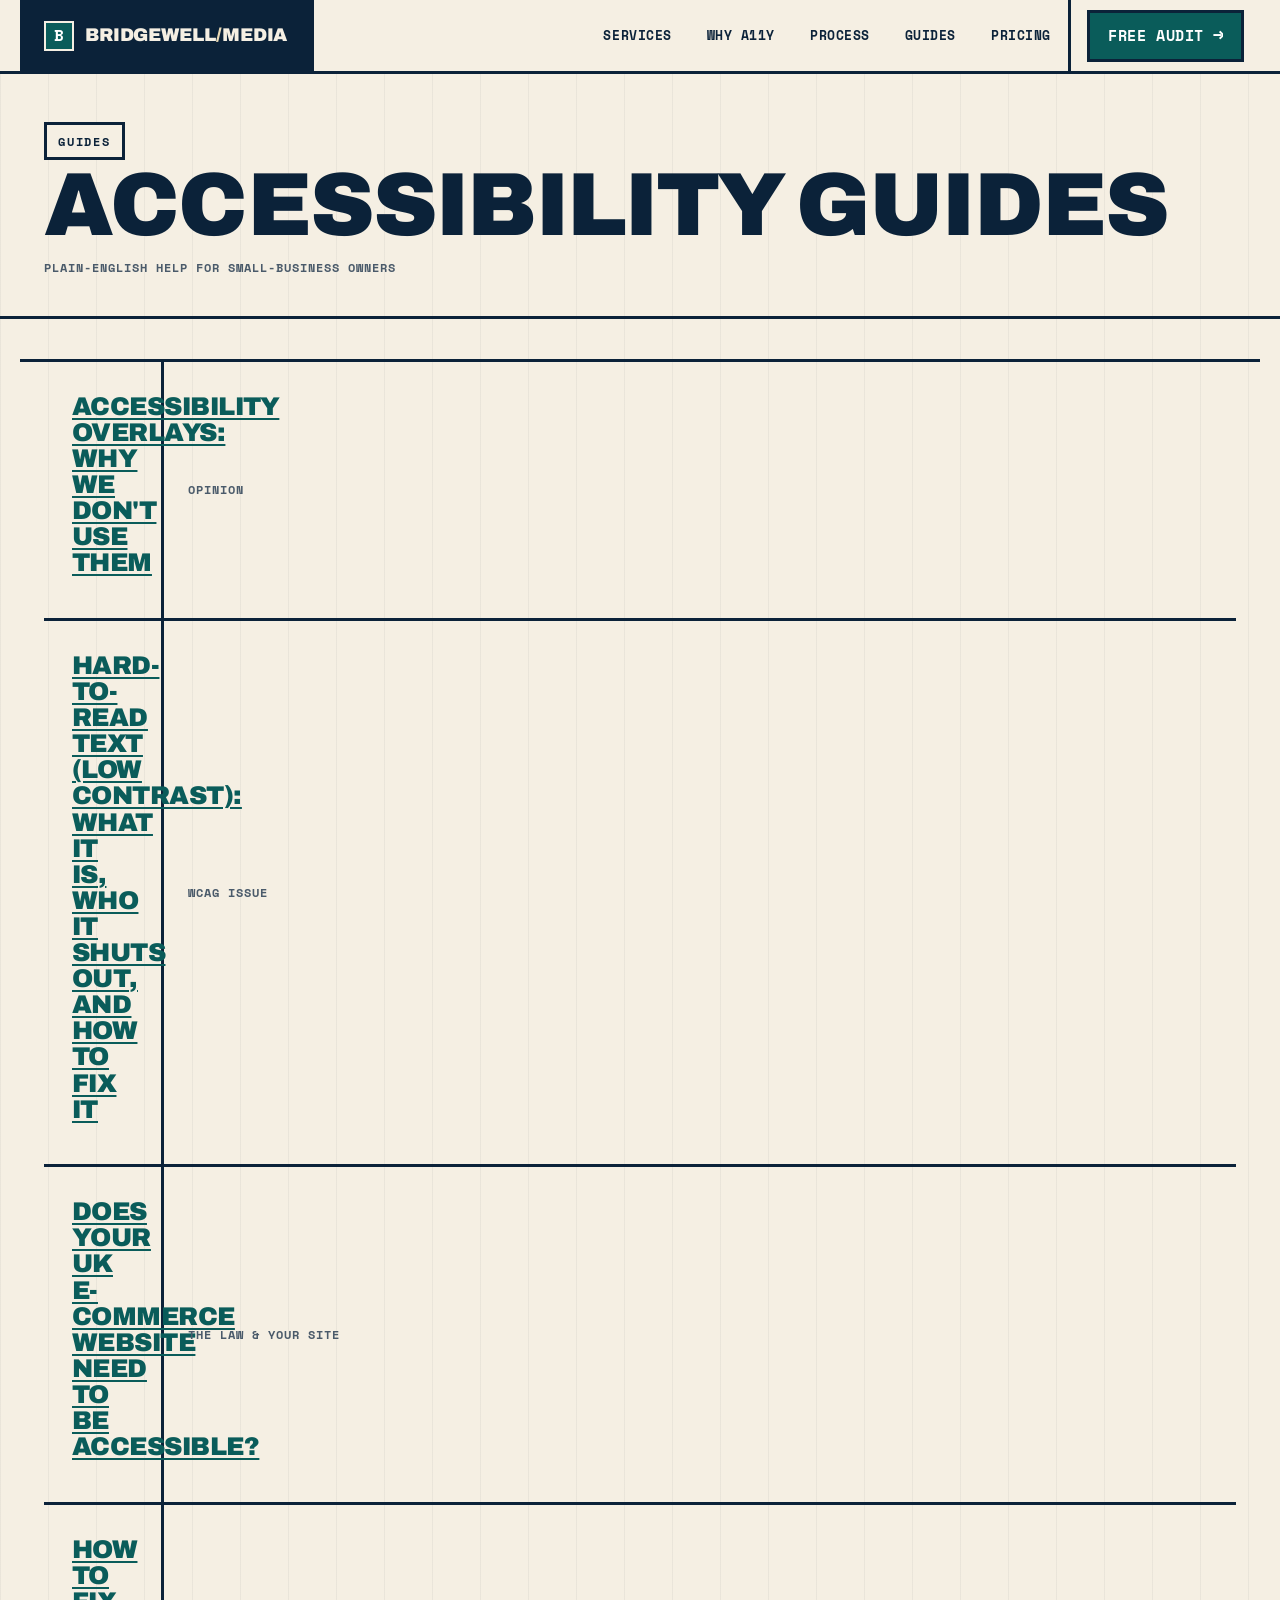
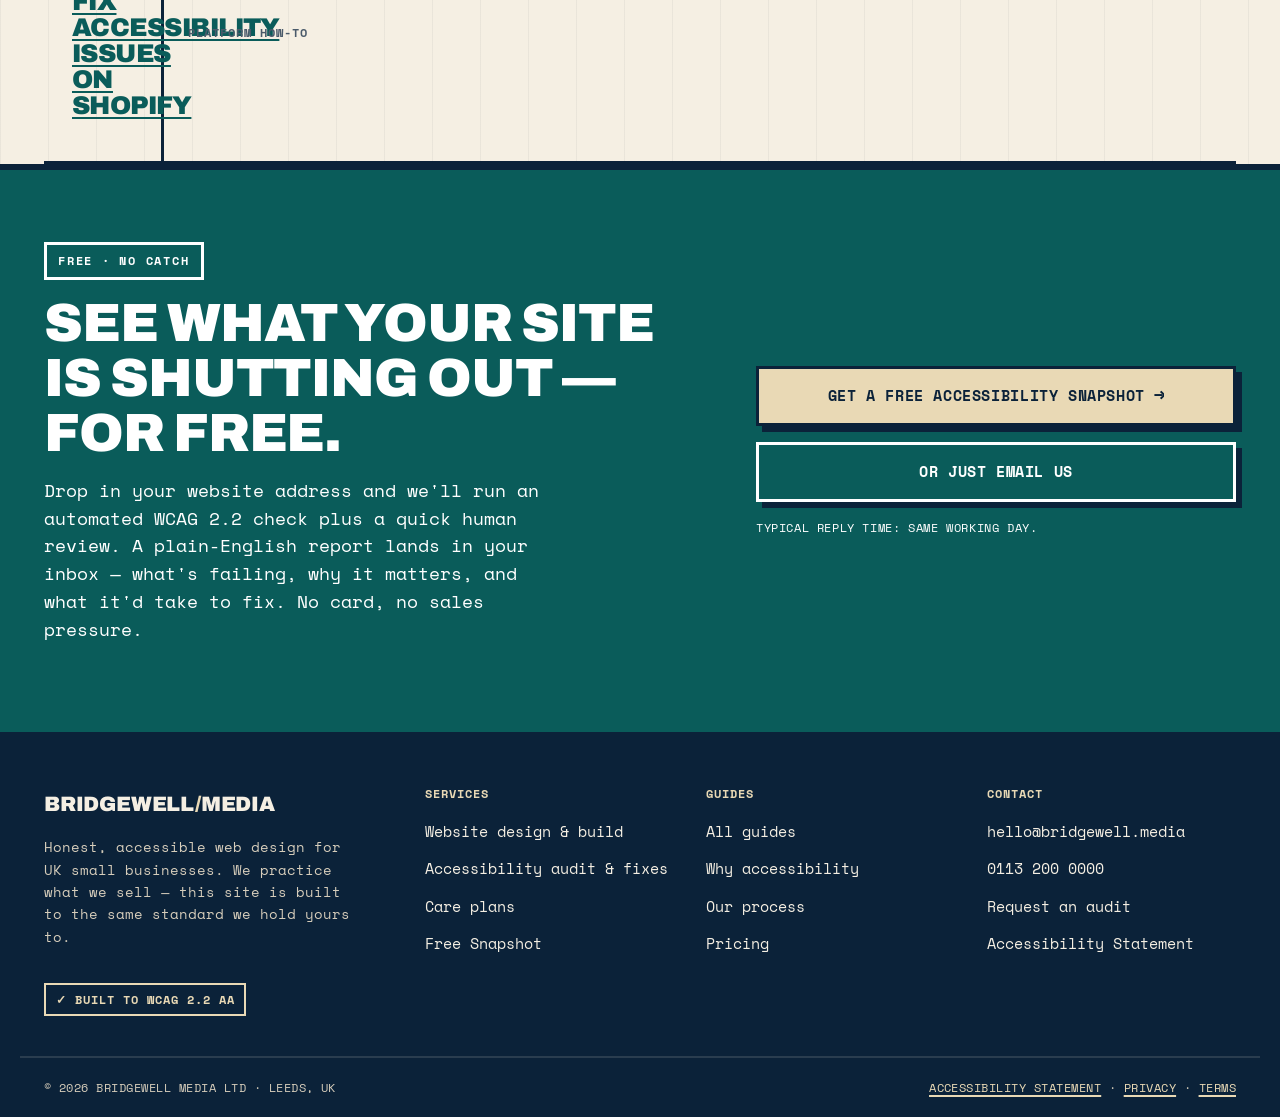
==== articles/index.html @ eeef3bc3 "Publish SEO pilot: 4 accessibility guides + guides index, sitemap, homepage schema" ====
<!DOCTYPE html>
<html lang="en-GB">
<head>
<meta charset="UTF-8">
<meta name="viewport" content="width=device-width, initial-scale=1.0">
<title>Accessibility guides — Bridgewell Media</title>
<meta name="description" content="Plain-English guides to web accessibility for UK small businesses: WCAG issues, platform how-tos, and the law — from Bridgewell Media. A free Accessibility">
<link rel="canonical" href="https://bridgewellmedia.com/articles/index.html">
<link rel="preconnect" href="https://fonts.googleapis.com">
<link rel="preconnect" href="https://fonts.gstatic.com" crossorigin>
<link href="https://fonts.googleapis.com/css2?family=Archivo:wght@700;900&family=Space+Mono:wght@400;700&display=swap" rel="stylesheet">
<link rel="stylesheet" href="/articles/articles.css">

</head>
<body>
<a class="skip" href="#main">Skip to main content</a>
<header class="topbar">
  <div class="topbar__inner">
    <a class="brand" href="/" aria-label="Bridgewell Media — home">
      <span class="brand__mark" aria-hidden="true">B</span>
      <span class="brand__name">Bridgewell<span>/</span>Media</span>
    </a>
    <nav class="nav" aria-label="Primary">
      <ul class="nav__links">
        <li><a href="/#services">Services</a></li>
        <li><a href="/#why">Why a11y</a></li>
        <li><a href="/#how">Process</a></li>
        <li><a href="/articles/">Guides</a></li>
        <li><a href="/#pricing">Pricing</a></li>
      </ul>
      <div class="nav__cta">
        <a class="btn btn--blue" href="/#snapshot">Free audit <span class="arrow" aria-hidden="true">&#8594;</span></a>
      </div>
    </nav>
  </div>
</header>
<main id="main">
<section class="band" style="padding:3rem 0 1rem;">
  <div class="wrap">
    <span class="eyebrow">Guides</span>
    <h1>Accessibility guides</h1>
    <p class="article__meta mono">Plain-English help for small-business owners</p>
  </div>
</section>
<section class="band"><div class="svc-list wrap" style="padding:0 24px;">
    <article class="svc">
      <div class="svc__body"><h3><a href="/articles/accessibility-overlays-why-we-dont-use-them.html">Accessibility overlays: why we don&#x27;t use them</a></h3></div>
      <div class="svc__meta"><span class="mono">Opinion</span></div>
    </article>
    <article class="svc">
      <div class="svc__body"><h3><a href="/articles/colour-contrast.html">Hard-to-read text (low contrast): what it is, who it shuts out, and how to fix it</a></h3></div>
      <div class="svc__meta"><span class="mono">WCAG issue</span></div>
    </article>
    <article class="svc">
      <div class="svc__body"><h3><a href="/articles/does-your-e-commerce-site-need-to-be-accessible-uk.html">Does your UK e-commerce website need to be accessible?</a></h3></div>
      <div class="svc__meta"><span class="mono">The law &amp; your site</span></div>
    </article>
    <article class="svc">
      <div class="svc__body"><h3><a href="/articles/how-to-fix-accessibility-on-shopify.html">How to Fix Accessibility Issues on Shopify</a></h3></div>
      <div class="svc__meta"><span class="mono">Platform how-to</span></div>
    </article>
</div></section>
<section class="finalcta" aria-labelledby="final-h">
  <div class="finalcta__inner wrap" style="padding-left:24px;padding-right:24px;max-width:1240px;">
    <div>
      <span class="eyebrow" style="background:var(--teal);color:#FFFFFF;border-color:#FFFFFF;">Free &middot; No catch</span>
      <h2 id="final-h" style="margin-top:1rem;">See what your site is shutting out — for free.</h2>
      <p>Drop in your website address and we'll run an automated WCAG 2.2 check plus a quick human review. A plain-English report lands in your inbox — what's failing, why it matters, and what it'd take to fix. No card, no sales pressure.</p>
    </div>
    <div class="finalcta__act">
      <a class="btn btn--sun" href="/#snapshot">Get a free Accessibility Snapshot <span class="arrow" aria-hidden="true">&#8594;</span></a>
      <a class="btn btn--ghost" href="mailto:hello@bridgewell.media" style="border-color:#FFFFFF;color:#FFFFFF;background:transparent;">Or just email us</a>
      <span class="finalcta__note">Typical reply time: same working day.</span>
    </div>
  </div>
</section>
</main>
<footer aria-labelledby="foot-h">
  <h2 id="foot-h" class="skip">Footer</h2>
  <div class="foot__grid wrap" style="padding-left:24px;padding-right:24px;max-width:1240px;">
    <div class="foot__brand">
      <span class="brand__name" style="font-family:'Archivo';font-weight:900;text-transform:uppercase;font-size:1.3rem;">Bridgewell<span>/</span>Media</span>
      <p>Honest, accessible web design for UK small businesses. We practice what we sell — this site is built to the same standard we hold yours to.</p>
      <span class="a11y-badge mono" style="margin-top:1.2rem;"><span aria-hidden="true">&#10003;</span> Built to WCAG 2.2 AA</span>
    </div>
    <div class="foot__col">
      <h4>Services</h4>
      <ul>
        <li><a href="/#services">Website design &amp; build</a></li>
        <li><a href="/#services">Accessibility audit &amp; fixes</a></li>
        <li><a href="/#services">Care plans</a></li>
        <li><a href="/#snapshot">Free Snapshot</a></li>
      </ul>
    </div>
    <div class="foot__col">
      <h4>Guides</h4>
      <ul>
        <li><a href="/articles/">All guides</a></li>
        <li><a href="/#why">Why accessibility</a></li>
        <li><a href="/#how">Our process</a></li>
        <li><a href="/#pricing">Pricing</a></li>
      </ul>
    </div>
    <div class="foot__col">
      <h4>Contact</h4>
      <ul>
        <li><a href="mailto:hello@bridgewell.media">hello@bridgewell.media</a></li>
        <li><a href="tel:+441132000000">0113 200 0000</a></li>
        <li><a href="/#snapshot">Request an audit</a></li>
        <li><a href="/#accessibility-statement">Accessibility Statement</a></li>
      </ul>
    </div>
  </div>
  <div class="foot__bar wrap" style="padding-left:24px;padding-right:24px;max-width:1240px;">
    <span>&copy; 2026 Bridgewell Media Ltd &middot; Leeds, UK</span>
    <span><a href="/#accessibility-statement">Accessibility Statement</a> &middot; <a href="/#">Privacy</a> &middot; <a href="/#">Terms</a></span>
  </div>
</footer>
</body>
</html>
---- articles/articles.css ----
/* =====================================================================
   BRIDGEWELL MEDIA — NEO-BRUTALIST / STRUCTURAL-HONEST
   VARIANT v3 — "BRAND TEAL BRUTALIST"
   ---------------------------------------------------------------------
   Re-skin of 02-neo-brutalist.html: layout, structure, all 9 sections,
   copy and accessibility are UNCHANGED. Only the colour palette and the
   typography differ. Palette is in continuity with the company's
   Accessibility Snapshot PDF (cream / brand navy / deep teal / warm sand).
   The brutalist character is intact: hard 2-3px borders, flat colour
   blocks, offset sticker badges, snap hover states.

   PALETTE
   - Cream  #F5EFE3  page / paper background
   - Navy   #0B2239  ink: text + every border
   - Muted  #4A5A6A  secondary text on cream
   - Teal   #0A5C5A  primary accent  (ALWAYS carries white/cream text)
   - Sand   #E9D9B5  secondary accent (ALWAYS carries navy text)

   CONTRAST AUDIT (WCAG 2.2 AA — body >=4.5:1, large/UI >=3:1):
   - Navy #0B2239 on Cream #F5EFE3 ............ 14.08:1  (AAA body)
   - Cream #F5EFE3 on Navy #0B2239 ............ 14.08:1  (AAA inverted)
   - Muted #4A5A6A on Cream #F5EFE3 ............ 6.19:1   (AAA secondary)
   - Teal #0A5C5A on Cream #F5EFE3 ............. 6.81:1   (AAA heading/link/UI)
   - White #FFFFFF on Teal #0A5C5A ............. 7.80:1   (AAA text on teal block)
   - Cream #F5EFE3 on Teal #0A5C5A ............. 6.81:1   (AAA text on teal block)
   - Navy #0B2239 on Sand #E9D9B5 ............. 11.56:1  (AAA text on sand block)
   - Sand #E9D9B5 on Navy #0B2239 ............. 11.56:1  (AAA accent-on-dark)
   - White #FFFFFF on Navy #0B2239 ............ 16.13:1  (AAA text on navy block)
   - Light #D6CDBB on Navy #0B2239 ............ 10.22:1  (AAA secondary on dark)
   CAVEAT / GUARDRAIL: navy-on-teal (2.07:1) and teal-on-navy (2.07:1)
   are NOT used anywhere — teal pairs only with white/cream, sand only
   with navy, which is why teal cannot double as the accent-on-dark
   colour the way the old lime did (sand fills that role instead).
   Colour is NEVER the sole signal: every status uses an icon/label/border too.
   ===================================================================== */

:root{
  --paper:#F5EFE3;       /* cream page background */
  --ink:#0B2239;         /* brand navy foreground */
  --ink-muted:#4A5A6A;   /* secondary text, 6.19:1 on cream */
  --teal:#0A5C5A;        /* primary accent — white/cream text only */
  --sand:#E9D9B5;        /* secondary accent — navy text only */
  --on-dark:#D6CDBB;     /* warm light, secondary text on navy, 10.22:1 */
  --line:#0B2239;        /* border colour = ink */
  --bw:3px;              /* standard border weight */
  --shadow:6px 6px 0 var(--ink);
  --shadow-lg:10px 10px 0 var(--ink);
}

*{box-sizing:border-box;}
html{scroll-behavior:smooth;}
@media (prefers-reduced-motion: reduce){
  html{scroll-behavior:auto;}
  *,*::before,*::after{animation-duration:0.001ms !important;animation-iteration-count:1 !important;transition-duration:0.001ms !important;}
}

body{
  margin:0;
  background:var(--paper);
  color:var(--ink);
  font-family:'Space Mono',ui-monospace,Menlo,Consolas,monospace;
  font-size:18px;
  line-height:1.55;
  font-weight:400;
  -webkit-font-smoothing:antialiased;
  /* subtle structural grid behind everything — purely decorative */
  background-image:
    linear-gradient(to right, rgba(11,34,57,0.05) 1px, transparent 1px);
  background-size:48px 48px;
}

/* ---- skip link ---- */
.skip{
  position:absolute;left:-9999px;top:0;z-index:200;
  background:var(--ink);color:var(--paper);
  padding:.75rem 1.25rem;font-family:'Space Mono',monospace;font-weight:700;
  border:var(--bw) solid var(--ink);
}
.skip:focus{left:1rem;top:1rem;}

/* ---- typographic system ---- */
h1,h2,h3,h4{font-family:'Archivo',sans-serif;font-weight:900;line-height:1.02;letter-spacing:-0.02em;margin:0;text-transform:uppercase;}
h1{font-size:clamp(2.8rem,7vw,5.6rem);}
h2{font-size:clamp(2rem,4.2vw,3.4rem);}
h3{font-size:clamp(1.25rem,2vw,1.6rem);}
p{margin:0 0 1rem;}
a{color:var(--teal);text-decoration-thickness:2px;text-underline-offset:3px;}
a:hover{text-decoration-thickness:3px;}

.mono{font-family:'Space Mono',monospace;font-weight:700;text-transform:uppercase;letter-spacing:0.08em;font-size:.78rem;}
.eyebrow{display:inline-block;font-family:'Space Mono',monospace;font-weight:700;text-transform:uppercase;letter-spacing:0.14em;font-size:.78rem;padding:.4rem .7rem;border:var(--bw) solid var(--ink);background:var(--paper);}

/* ---- focus visibility (every interactive element) ---- */
:focus-visible{
  outline:4px solid var(--teal);
  outline-offset:3px;
}
a:focus-visible{outline-offset:2px;}

/* ---- shared layout rails ---- */
.wrap{max-width:1240px;margin:0 auto;padding:0 24px;}
.band{border-bottom:var(--bw) solid var(--ink);}

/* ---- buttons ---- */
.btn{
  display:inline-flex;align-items:center;gap:.55rem;
  font-family:'Space Mono',monospace;font-weight:700;text-transform:uppercase;letter-spacing:0.04em;
  font-size:.95rem;
  padding:.95rem 1.4rem;
  border:var(--bw) solid var(--ink);
  background:var(--teal);color:#FFFFFF;
  text-decoration:none;cursor:pointer;
  box-shadow:var(--shadow);
  transition:transform .12s ease, box-shadow .12s ease;
}
.btn:hover{transform:translate(-3px,-3px);box-shadow:9px 9px 0 var(--ink);text-decoration:none;}
.btn:active{transform:translate(2px,2px);box-shadow:2px 2px 0 var(--ink);}
.btn--blue{background:var(--teal);color:#FFFFFF;}
.btn--ghost{background:var(--paper);color:var(--ink);}
.btn--sun{background:var(--sand);color:var(--ink);}
.btn .arrow{font-size:1.1em;line-height:1;}

/* =====================================================================
   NAV — split asymmetric bar, wordmark boxed left, links + CTA right
   ===================================================================== */
.topbar{
  position:sticky;top:0;z-index:100;
  background:var(--paper);
  border-bottom:var(--bw) solid var(--ink);
}
.topbar__inner{
  display:flex;align-items:stretch;justify-content:space-between;
  max-width:1240px;margin:0 auto;
}
.brand{
  display:flex;align-items:center;gap:.7rem;
  padding:1rem 24px;
  border-right:var(--bw) solid var(--ink);
  background:var(--ink);color:var(--paper);
  text-decoration:none;
}
.brand:hover{text-decoration:none;}
.brand__mark{
  width:30px;height:30px;flex:none;
  background:var(--teal);border:2px solid var(--paper);
  display:grid;place-items:center;
  font-family:'Space Mono',monospace;font-weight:700;color:#FFFFFF;font-size:1rem;
}
.brand__name{font-family:'Archivo',sans-serif;font-weight:900;text-transform:uppercase;letter-spacing:-0.01em;font-size:1.15rem;}
.brand__name span{color:var(--sand);}
.nav{display:flex;align-items:stretch;}
.nav__links{display:flex;align-items:center;gap:0;list-style:none;margin:0;padding:0;}
.nav__links a{
  display:flex;align-items:center;height:100%;
  padding:0 1.1rem;
  color:var(--ink);text-decoration:none;
  font-family:'Space Mono',monospace;font-weight:700;text-transform:uppercase;font-size:.8rem;letter-spacing:0.04em;
}
.nav__links a:hover{background:var(--sand);text-decoration:none;}
.nav__cta{display:flex;align-items:center;padding:.6rem 1rem;border-left:var(--bw) solid var(--ink);}
.nav__cta .btn{box-shadow:none;padding:.7rem 1.1rem;}
.nav__cta .btn:hover{transform:none;box-shadow:4px 4px 0 var(--ink);}
.nav__toggle{display:none;}
@media (max-width:880px){
  .nav__links{display:none;}
  .brand{border-right:none;}
  .nav__cta{border-left:var(--bw) solid var(--ink);}
}

/* =====================================================================
   HERO — asymmetric: big type left col, scan-card right col, ticker under
   ===================================================================== */
.hero{position:relative;overflow:hidden;background:var(--paper);}
.hero__grid{
  display:grid;grid-template-columns:1.35fr 1fr;
}
.hero__main{
  padding:64px 24px 56px;
  border-right:var(--bw) solid var(--ink);
}
.hero__tag{margin-bottom:1.4rem;}
.hero h1{margin-bottom:1.4rem;}
.hero h1 .hl{background:var(--teal);color:#FFFFFF;padding:0 .12em;box-decoration-break:clone;-webkit-box-decoration-break:clone;}
.hero__lead{font-size:1.15rem;max-width:46ch;color:var(--ink-muted);margin-bottom:2rem;}
.hero__cta{display:flex;flex-wrap:wrap;gap:1rem;align-items:center;}
.hero__side{
  padding:0;display:flex;flex-direction:column;
}
.scancard{
  flex:1;padding:36px 28px;background:var(--ink);color:var(--paper);
  display:flex;flex-direction:column;justify-content:center;gap:1rem;
  position:relative;
}
.scancard__label{font-family:'Space Mono',monospace;font-weight:700;text-transform:uppercase;letter-spacing:0.1em;font-size:.72rem;color:var(--sand);}
.scancard__row{
  display:flex;align-items:center;justify-content:space-between;gap:1rem;
  border:2px solid var(--paper);padding:.6rem .8rem;
}
.scancard__row .name{font-family:'Space Mono',monospace;font-size:.82rem;}
.scancard__chip{
  font-family:'Space Mono',monospace;font-weight:700;font-size:.72rem;text-transform:uppercase;
  padding:.15rem .5rem;border:2px solid var(--paper);white-space:nowrap;
}
.chip--fail{background:#FFFFFF;color:var(--ink);border-color:var(--ink);}
.chip--warn{background:var(--sand);color:var(--ink);border-color:var(--ink);}
.chip--pass{background:var(--teal);color:#FFFFFF;border-color:var(--paper);}
.scancard__score{display:flex;align-items:baseline;gap:.6rem;margin-top:.4rem;}
.scancard__score .num{font-family:'Archivo';font-weight:900;font-size:3.4rem;line-height:1;color:var(--sand);}
.scancard__score .of{font-family:'Space Mono';font-size:.8rem;color:var(--paper);}
/* offset sticker badge */
.sticker{
  position:absolute;top:-18px;right:-14px;
  background:var(--sand);color:var(--ink);
  border:var(--bw) solid var(--ink);
  font-family:'Space Mono',monospace;font-weight:700;text-transform:uppercase;
  font-size:.72rem;letter-spacing:0.05em;
  padding:.45rem .7rem;
  transform:rotate(4deg);
  box-shadow:var(--shadow);
  z-index:3;
}
/* hero ticker strip */
.ticker{
  border-top:var(--bw) solid var(--ink);
  background:var(--teal);color:#FFFFFF;
  overflow:hidden;white-space:nowrap;
}
.ticker__track{
  display:inline-block;padding:.7rem 0;
  font-family:'Space Mono',monospace;font-weight:700;text-transform:uppercase;letter-spacing:0.06em;font-size:.82rem;
  animation:marquee 26s linear infinite;
}
.ticker__track span{padding:0 1.4rem;}
.ticker__track .dot{color:var(--sand);}
@keyframes marquee{from{transform:translateX(0);}to{transform:translateX(-50%);}}
@media (prefers-reduced-motion: reduce){
  .ticker__track{animation:none;white-space:normal;display:block;padding:.7rem 24px;}
}
@media (max-width:880px){
  .hero__grid{grid-template-columns:1fr;}
  .hero__main{border-right:none;border-bottom:var(--bw) solid var(--ink);}
}

/* =====================================================================
   VALUES / TRUST STRIP — three hard cells, monospace
   ===================================================================== */
.values{background:var(--ink);color:var(--paper);}
.values__grid{display:grid;grid-template-columns:repeat(3,1fr);}
.values__cell{
  padding:28px 24px;border-right:2px solid var(--paper);
  display:flex;gap:.9rem;align-items:flex-start;
}
.values__cell:last-child{border-right:none;}
.values__no{
  font-family:'Space Mono',monospace;font-weight:700;font-size:1.4rem;color:var(--sand);
  border:2px solid var(--sand);width:2.4rem;height:2.4rem;flex:none;
  display:grid;place-items:center;
}
.values__txt strong{display:block;font-family:'Archivo';font-weight:900;text-transform:uppercase;font-size:1.05rem;margin-bottom:.15rem;}
.values__txt span{font-size:.9rem;color:var(--on-dark);}
@media (max-width:760px){
  .values__grid{grid-template-columns:1fr;}
  .values__cell{border-right:none;border-bottom:2px solid var(--paper);}
  .values__cell:last-child{border-bottom:none;}
}

/* =====================================================================
   LEAD MAGNET — snapshot form, split panel
   ===================================================================== */
.snapshot{background:var(--teal);}
.snapshot__grid{display:grid;grid-template-columns:1.1fr 1fr;}
.snapshot__copy{padding:60px 24px;border-right:var(--bw) solid var(--ink);color:#FFFFFF;}
.snapshot__copy h2{margin-bottom:1.2rem;color:#FFFFFF;}
.snapshot__copy p{max-width:48ch;color:#FFFFFF;}
.snapshot__copy .eyebrow{background:var(--teal);color:#FFFFFF;border-color:#FFFFFF;}
.snapshot__list{list-style:none;margin:1.4rem 0 0;padding:0;display:grid;gap:.7rem;}
.snapshot__list li{display:flex;gap:.7rem;align-items:flex-start;font-size:.98rem;color:#FFFFFF;}
.snapshot__list .tick{font-family:'Space Mono';font-weight:700;background:var(--sand);color:var(--ink);width:1.7rem;height:1.7rem;flex:none;display:grid;place-items:center;}
.snapshot__form{padding:60px 24px;background:var(--paper);display:flex;flex-direction:column;justify-content:center;}
.formbox{border:var(--bw) solid var(--ink);background:var(--paper);padding:28px;box-shadow:var(--shadow-lg);}
.formbox legend{font-family:'Archivo';font-weight:900;text-transform:uppercase;font-size:1.3rem;padding:0;margin-bottom:.4rem;}
.field{margin:1.2rem 0;}
.field label{display:block;font-family:'Space Mono',monospace;font-weight:700;text-transform:uppercase;font-size:.78rem;letter-spacing:0.06em;margin-bottom:.5rem;}
.field input{
  width:100%;font-family:'Space Mono',monospace;font-size:1rem;
  padding:.85rem .9rem;border:var(--bw) solid var(--ink);background:var(--paper);color:var(--ink);
}
.field input::placeholder{color:#6E7B86;}
.field input:focus-visible{outline:4px solid var(--teal);outline-offset:2px;background:#FFFEF8;}
.field .hint{display:block;margin-top:.5rem;font-size:.82rem;color:var(--ink-muted);}
.formbox .btn{width:100%;justify-content:center;margin-top:.4rem;}
.formbox__foot{margin-top:1rem;font-family:'Space Mono';font-size:.74rem;color:var(--ink-muted);text-transform:uppercase;letter-spacing:0.04em;}
@media (max-width:880px){
  .snapshot__grid{grid-template-columns:1fr;}
  .snapshot__copy{border-right:none;border-bottom:var(--bw) solid var(--ink);}
}

/* =====================================================================
   SERVICES — three numbered ledger rows (not a 3-card grid)
   ===================================================================== */
.services{background:var(--paper);}
.section-head{padding:56px 24px 0;}
.section-head .eyebrow{margin-bottom:1rem;}
.section-head h2{max-width:18ch;}
.section-head p{max-width:54ch;color:var(--ink-muted);margin-top:1rem;}
.svc-list{margin-top:40px;border-top:var(--bw) solid var(--ink);}
.svc{
  display:grid;grid-template-columns:120px 1fr 280px;
  border-bottom:var(--bw) solid var(--ink);
  transition:background .12s ease;
}
.svc:hover{background:var(--sand);}
.svc__no{
  padding:32px 24px;border-right:var(--bw) solid var(--ink);
  font-family:'Space Mono',monospace;font-weight:700;font-size:2rem;
}
.svc__body{padding:32px 28px;border-right:var(--bw) solid var(--ink);}
.svc__body h3{margin-bottom:.6rem;}
.svc__body p{color:var(--ink-muted);max-width:52ch;margin:0;}
.svc:hover .svc__body p{color:var(--ink);}
.svc__meta{padding:32px 24px;display:flex;flex-direction:column;gap:.6rem;justify-content:center;}
.svc__meta .price{font-family:'Archivo';font-weight:900;font-size:1.5rem;}
.svc__meta .mono{color:var(--ink-muted);}
.svc:hover .svc__meta .mono{color:var(--ink);}
@media (max-width:880px){
  .svc{grid-template-columns:80px 1fr;}
  .svc__body{border-right:none;}
  .svc__meta{grid-column:1 / -1;border-top:2px dashed var(--ink);}
}

/* =====================================================================
   WHY ACCESSIBILITY — stat blocks, mixed colour cells
   ===================================================================== */
.why{background:var(--ink);color:var(--paper);}
.why__head{padding:56px 24px 0;}
.why__head h2{color:var(--paper);}
.why__head .eyebrow{background:var(--ink);color:var(--sand);border-color:var(--sand);}
.why__grid{display:grid;grid-template-columns:repeat(4,1fr);margin-top:40px;border-top:2px solid var(--paper);}
.why__cell{padding:34px 22px;border-right:2px solid var(--paper);border-bottom:2px solid var(--paper);}
.why__cell:nth-child(4n){border-right:none;}
.why__stat{font-family:'Archivo';font-weight:900;font-size:2.6rem;line-height:1;margin-bottom:.6rem;}
.why__cell:nth-child(1) .why__stat{color:var(--sand);}
.why__cell:nth-child(2) .why__stat{color:var(--on-dark);}
.why__cell:nth-child(3) .why__stat{color:var(--sand);}
.why__cell:nth-child(4) .why__stat{color:var(--on-dark);}
.why__cell h3{font-size:1rem;margin-bottom:.5rem;color:var(--paper);}
.why__cell p{font-size:.92rem;color:var(--on-dark);margin:0;}
@media (max-width:980px){
  .why__grid{grid-template-columns:1fr 1fr;}
  .why__cell:nth-child(4n){border-right:2px solid var(--paper);}
  .why__cell:nth-child(2n){border-right:none;}
}
@media (max-width:560px){
  .why__grid{grid-template-columns:1fr;}
  .why__cell{border-right:none !important;}
}

/* =====================================================================
   HOW IT WORKS — 4 stepped offset blocks
   ===================================================================== */
.how{background:var(--paper);}
.how__steps{
  display:grid;grid-template-columns:repeat(4,1fr);gap:0;
  margin-top:40px;border:var(--bw) solid var(--ink);
}
.step{
  padding:30px 24px;border-right:var(--bw) solid var(--ink);position:relative;background:var(--paper);
}
.step:last-child{border-right:none;}
.step:nth-child(2){background:var(--sand);}
.step:nth-child(3){background:var(--sand);}
.step:nth-child(4){background:var(--teal);color:#FFFFFF;}
.step:nth-child(4) h3,.step:nth-child(4) .step__no{color:#FFFFFF;}
.step:nth-child(4) p{color:#FFFFFF;}
.step__no{
  font-family:'Space Mono',monospace;font-weight:700;font-size:.78rem;letter-spacing:0.1em;
  border-bottom:var(--bw) solid currentColor;padding-bottom:.5rem;margin-bottom:1.1rem;display:block;
}
.step h3{margin-bottom:.6rem;}
.step p{font-size:.92rem;color:var(--ink-muted);margin:0;}
.step:nth-child(2) p,.step:nth-child(3) p{color:var(--ink);}
@media (max-width:880px){
  .how__steps{grid-template-columns:1fr 1fr;}
  .step:nth-child(2){border-right:none;}
  .step:nth-child(1),.step:nth-child(2){border-bottom:var(--bw) solid var(--ink);}
}
@media (max-width:520px){
  .how__steps{grid-template-columns:1fr;}
  .step{border-right:none;border-bottom:var(--bw) solid var(--ink);}
  .step:last-child{border-bottom:none;}
}

/* =====================================================================
   PROOF / BEFORE-AFTER — delta panel + quote
   ===================================================================== */
.proof{background:var(--sand);}
.proof__grid{display:grid;grid-template-columns:1.2fr 1fr;}
.proof__delta{padding:56px 24px;border-right:var(--bw) solid var(--ink);}
.proof__delta h2{margin-bottom:1.6rem;}
.delta{display:flex;align-items:center;gap:1.4rem;flex-wrap:wrap;}
.delta__box{border:var(--bw) solid var(--ink);background:var(--paper);padding:1.4rem 1.6rem;text-align:center;min-width:150px;box-shadow:var(--shadow);}
.delta__box .lab{font-family:'Space Mono';font-weight:700;text-transform:uppercase;font-size:.72rem;letter-spacing:0.08em;display:block;margin-bottom:.5rem;}
.delta__box .big{font-family:'Archivo';font-weight:900;font-size:3.4rem;line-height:1;}
.delta__box--before{background:var(--paper);color:var(--ink);}
.delta__box--after{background:var(--teal);color:#FFFFFF;}
.delta__box--after .lab,.delta__box--after .mono{color:#FFFFFF;}
.delta__arrow{font-family:'Space Mono';font-weight:700;font-size:2rem;}
.delta__caption{margin-top:1.6rem;font-family:'Space Mono';font-size:.82rem;text-transform:uppercase;letter-spacing:0.04em;}
.delta__caption strong{background:var(--ink);color:var(--sand);padding:.1rem .4rem;}
.proof__quote{padding:56px 24px;background:var(--ink);color:var(--paper);display:flex;flex-direction:column;justify-content:center;}
.proof__quote blockquote{margin:0;font-family:'Archivo';font-weight:700;font-size:1.5rem;line-height:1.25;}
.proof__quote blockquote .mark{color:var(--sand);font-size:2.4rem;line-height:0;}
.proof__cite{margin-top:1.6rem;display:flex;align-items:center;gap:.9rem;}
.proof__cite .ava{width:46px;height:46px;background:var(--teal);border:2px solid var(--paper);display:grid;place-items:center;font-family:'Space Mono';font-weight:700;color:#FFFFFF;flex:none;}
.proof__cite .who strong{display:block;font-family:'Space Mono';font-size:.86rem;}
.proof__cite .who span{font-size:.8rem;color:var(--on-dark);}
@media (max-width:880px){
  .proof__grid{grid-template-columns:1fr;}
  .proof__delta{border-right:none;border-bottom:var(--bw) solid var(--ink);}
}

/* =====================================================================
   PRICING TEASER — three priced slabs
   ===================================================================== */
.pricing{background:var(--paper);}
.pricing__grid{display:grid;grid-template-columns:repeat(3,1fr);margin-top:40px;border:var(--bw) solid var(--ink);}
.tier{padding:34px 26px;border-right:var(--bw) solid var(--ink);display:flex;flex-direction:column;gap:1rem;position:relative;}
.tier:last-child{border-right:none;}
.tier--featured{background:var(--ink);color:var(--paper);}
.tier__name{font-family:'Space Mono';font-weight:700;text-transform:uppercase;letter-spacing:0.06em;font-size:.82rem;}
.tier--featured .tier__name{color:var(--sand);}
.tier__price{font-family:'Archivo';font-weight:900;font-size:2.6rem;line-height:1;}
.tier__price .from{font-family:'Space Mono';font-size:.78rem;font-weight:700;display:block;text-transform:uppercase;color:var(--ink-muted);margin-bottom:.3rem;}
.tier--featured .tier__price .from{color:var(--on-dark);}
.tier ul{list-style:none;margin:0;padding:0;display:grid;gap:.6rem;font-size:.92rem;}
.tier li{display:flex;gap:.6rem;align-items:flex-start;}
.tier li::before{content:"+";font-family:'Space Mono';font-weight:700;color:var(--teal);}
.tier--featured li::before{color:var(--sand);}
.tier .btn{margin-top:auto;justify-content:center;}
.tier__flag{position:absolute;top:-16px;left:50%;transform:translateX(-50%) rotate(-3deg);background:var(--teal);border:var(--bw) solid var(--paper);color:#FFFFFF;font-family:'Space Mono';font-weight:700;text-transform:uppercase;font-size:.7rem;padding:.3rem .6rem;box-shadow:3px 3px 0 var(--paper);}
@media (max-width:880px){
  .pricing__grid{grid-template-columns:1fr;}
  .tier{border-right:none;border-bottom:var(--bw) solid var(--ink);}
  .tier:last-child{border-bottom:none;}
  .tier__flag{box-shadow:3px 3px 0 var(--ink);}
}

/* =====================================================================
   FINAL CTA
   ===================================================================== */
.finalcta{background:var(--teal);color:#FFFFFF;border-top:var(--bw) solid var(--ink);}
.finalcta__inner{padding:72px 24px;display:grid;grid-template-columns:1.4fr 1fr;gap:40px;align-items:center;}
.finalcta h2{color:#FFFFFF;margin-bottom:1rem;}
.finalcta p{color:#FFFFFF;max-width:46ch;}
.finalcta__act{display:flex;flex-direction:column;gap:1rem;}
.finalcta .btn{justify-content:center;}
.finalcta .btn--sun{background:var(--sand);color:var(--ink);}
.finalcta__note{font-family:'Space Mono';font-size:.76rem;text-transform:uppercase;letter-spacing:0.05em;color:#FFFFFF;}
@media (max-width:880px){.finalcta__inner{grid-template-columns:1fr;}}

/* =====================================================================
   FOOTER
   ===================================================================== */
footer{background:var(--ink);color:var(--paper);}
.foot__grid{display:grid;grid-template-columns:1.4fr 1fr 1fr 1fr;gap:32px;padding:56px 24px 40px;}
.foot__brand .brand__name{color:var(--paper);}
.foot__brand .brand__name span{color:var(--sand);}
.foot__brand p{color:var(--on-dark);font-size:.9rem;max-width:34ch;margin-top:1rem;}
.foot col,.foot__col h4{font-family:'Space Mono';font-weight:700;text-transform:uppercase;font-size:.78rem;letter-spacing:0.08em;color:var(--sand);margin-bottom:1rem;}
.foot__col ul{list-style:none;margin:0;padding:0;display:grid;gap:.6rem;}
.foot__col a{color:var(--paper);text-decoration:none;font-size:.92rem;}
.foot__col a:hover{color:var(--sand);text-decoration:underline;text-decoration-thickness:2px;}
.foot__bar{border-top:2px solid #2A3D4F;padding:20px 24px;display:flex;justify-content:space-between;flex-wrap:wrap;gap:1rem;font-family:'Space Mono';font-size:.76rem;text-transform:uppercase;letter-spacing:0.04em;color:var(--on-dark);}
.foot__bar a{color:var(--sand);}
.a11y-badge{display:inline-flex;align-items:center;gap:.5rem;border:2px solid var(--sand);padding:.3rem .6rem;color:var(--sand);}
@media (max-width:880px){.foot__grid{grid-template-columns:1fr 1fr;}}
@media (max-width:520px){.foot__grid{grid-template-columns:1fr;}}

/* form success message */
.form-msg{margin-top:1rem;padding:.85rem 1rem;border:var(--bw) solid var(--ink);background:var(--sand);color:var(--ink);font-family:'Space Mono';font-weight:700;font-size:.84rem;display:none;}
.form-msg.show{display:flex;gap:.6rem;align-items:flex-start;}
.form-msg .ic{flex:none;}
/* --- article long-form (added by bridgeseo) --- */
.article{padding:3rem 0 1rem;}
.article .wrap{max-width:760px;}
.article__meta{margin:.4rem 0 1.4rem;color:var(--ink-muted);}
.prose{font-family:'Space Mono',monospace;line-height:1.7;font-size:1.02rem;color:var(--ink);}
.prose h2{font-size:1.7rem;margin:2.4rem 0 .8rem;line-height:1.1;}
.prose h3{font-size:1.2rem;margin:1.8rem 0 .6rem;}
.prose p{margin:0 0 1.1rem;}
.prose ul,.prose ol{margin:0 0 1.2rem 1.2rem;padding:0;}
.prose li{margin:0 0 .5rem;}
.prose a{color:var(--teal);font-weight:700;}
.prose strong{font-weight:700;}
.prose code{background:var(--sand);padding:.1rem .35rem;border:2px solid var(--ink);font-size:.92em;}
.related{border-top:3px solid var(--ink);margin-top:2.5rem;padding-top:1.4rem;}
.related h2{font-size:1.1rem;text-transform:uppercase;}
.related ul{list-style:none;margin:.6rem 0 0;padding:0;}
.related li{margin:.4rem 0;}
.related a{color:var(--teal);font-weight:700;}
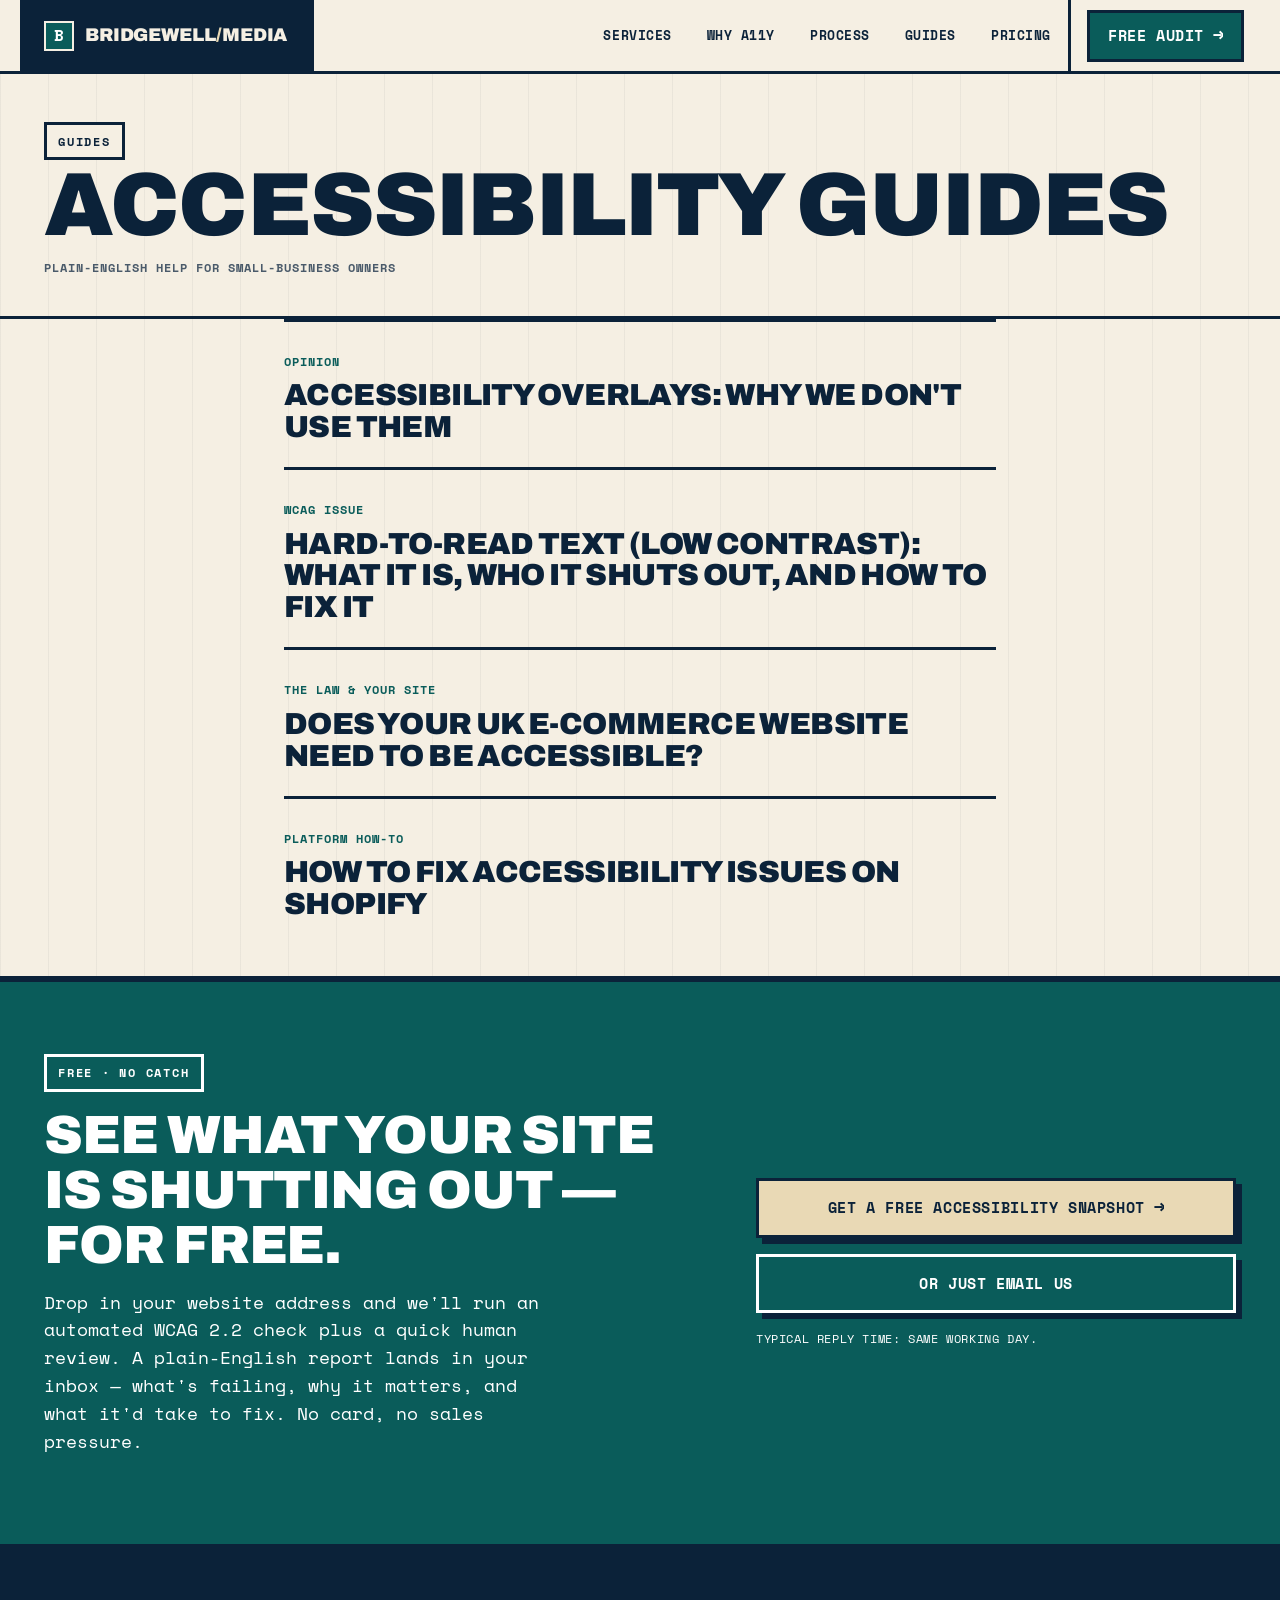
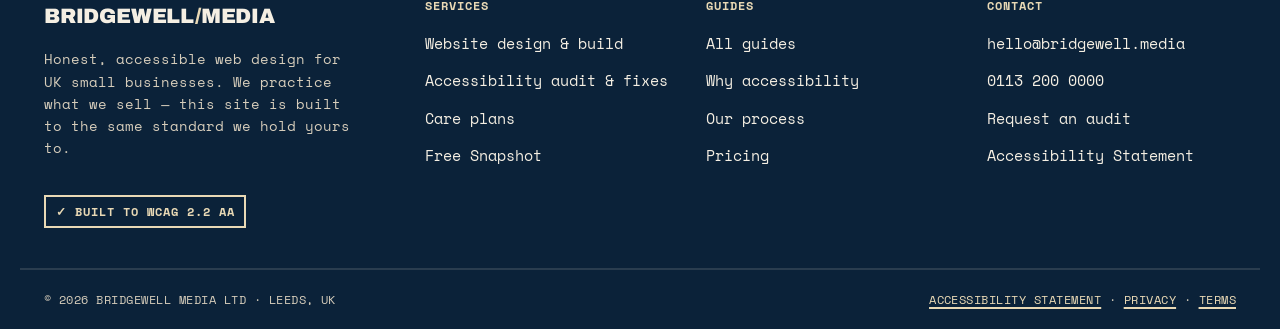
==== commit 55abe212: "Fix guides index layout (clean list instead of misused .svc grid)" ====
--- a/articles/index.html
+++ b/articles/index.html
@@ -42,23 +42,23 @@
     <p class="article__meta mono">Plain-English help for small-business owners</p>
   </div>
 </section>
-<section class="band"><div class="svc-list wrap" style="padding:0 24px;">
-    <article class="svc">
-      <div class="svc__body"><h3><a href="/articles/accessibility-overlays-why-we-dont-use-them.html">Accessibility overlays: why we don&#x27;t use them</a></h3></div>
-      <div class="svc__meta"><span class="mono">Opinion</span></div>
-    </article>
-    <article class="svc">
-      <div class="svc__body"><h3><a href="/articles/colour-contrast.html">Hard-to-read text (low contrast): what it is, who it shuts out, and how to fix it</a></h3></div>
-      <div class="svc__meta"><span class="mono">WCAG issue</span></div>
-    </article>
-    <article class="svc">
-      <div class="svc__body"><h3><a href="/articles/does-your-e-commerce-site-need-to-be-accessible-uk.html">Does your UK e-commerce website need to be accessible?</a></h3></div>
-      <div class="svc__meta"><span class="mono">The law &amp; your site</span></div>
-    </article>
-    <article class="svc">
-      <div class="svc__body"><h3><a href="/articles/how-to-fix-accessibility-on-shopify.html">How to Fix Accessibility Issues on Shopify</a></h3></div>
-      <div class="svc__meta"><span class="mono">Platform how-to</span></div>
-    </article>
+<section class="band"><div class="wrap" style="max-width:760px;padding-bottom:2rem;">
+      <a href="/articles/accessibility-overlays-why-we-dont-use-them.html" style="display:block;border-top:3px solid var(--ink);padding:1.5rem 0;text-decoration:none;">
+        <span class="mono" style="color:var(--teal);">Opinion</span>
+        <h2 style="margin:.35rem 0 0;color:var(--ink);font-size:1.9rem;line-height:1.05;">Accessibility overlays: why we don&#x27;t use them</h2>
+      </a>
+      <a href="/articles/colour-contrast.html" style="display:block;border-top:3px solid var(--ink);padding:1.5rem 0;text-decoration:none;">
+        <span class="mono" style="color:var(--teal);">WCAG issue</span>
+        <h2 style="margin:.35rem 0 0;color:var(--ink);font-size:1.9rem;line-height:1.05;">Hard-to-read text (low contrast): what it is, who it shuts out, and how to fix it</h2>
+      </a>
+      <a href="/articles/does-your-e-commerce-site-need-to-be-accessible-uk.html" style="display:block;border-top:3px solid var(--ink);padding:1.5rem 0;text-decoration:none;">
+        <span class="mono" style="color:var(--teal);">The law &amp; your site</span>
+        <h2 style="margin:.35rem 0 0;color:var(--ink);font-size:1.9rem;line-height:1.05;">Does your UK e-commerce website need to be accessible?</h2>
+      </a>
+      <a href="/articles/how-to-fix-accessibility-on-shopify.html" style="display:block;border-top:3px solid var(--ink);padding:1.5rem 0;text-decoration:none;">
+        <span class="mono" style="color:var(--teal);">Platform how-to</span>
+        <h2 style="margin:.35rem 0 0;color:var(--ink);font-size:1.9rem;line-height:1.05;">How to Fix Accessibility Issues on Shopify</h2>
+      </a>
 </div></section>
 <section class="finalcta" aria-labelledby="final-h">
   <div class="finalcta__inner wrap" style="padding-left:24px;padding-right:24px;max-width:1240px;">
